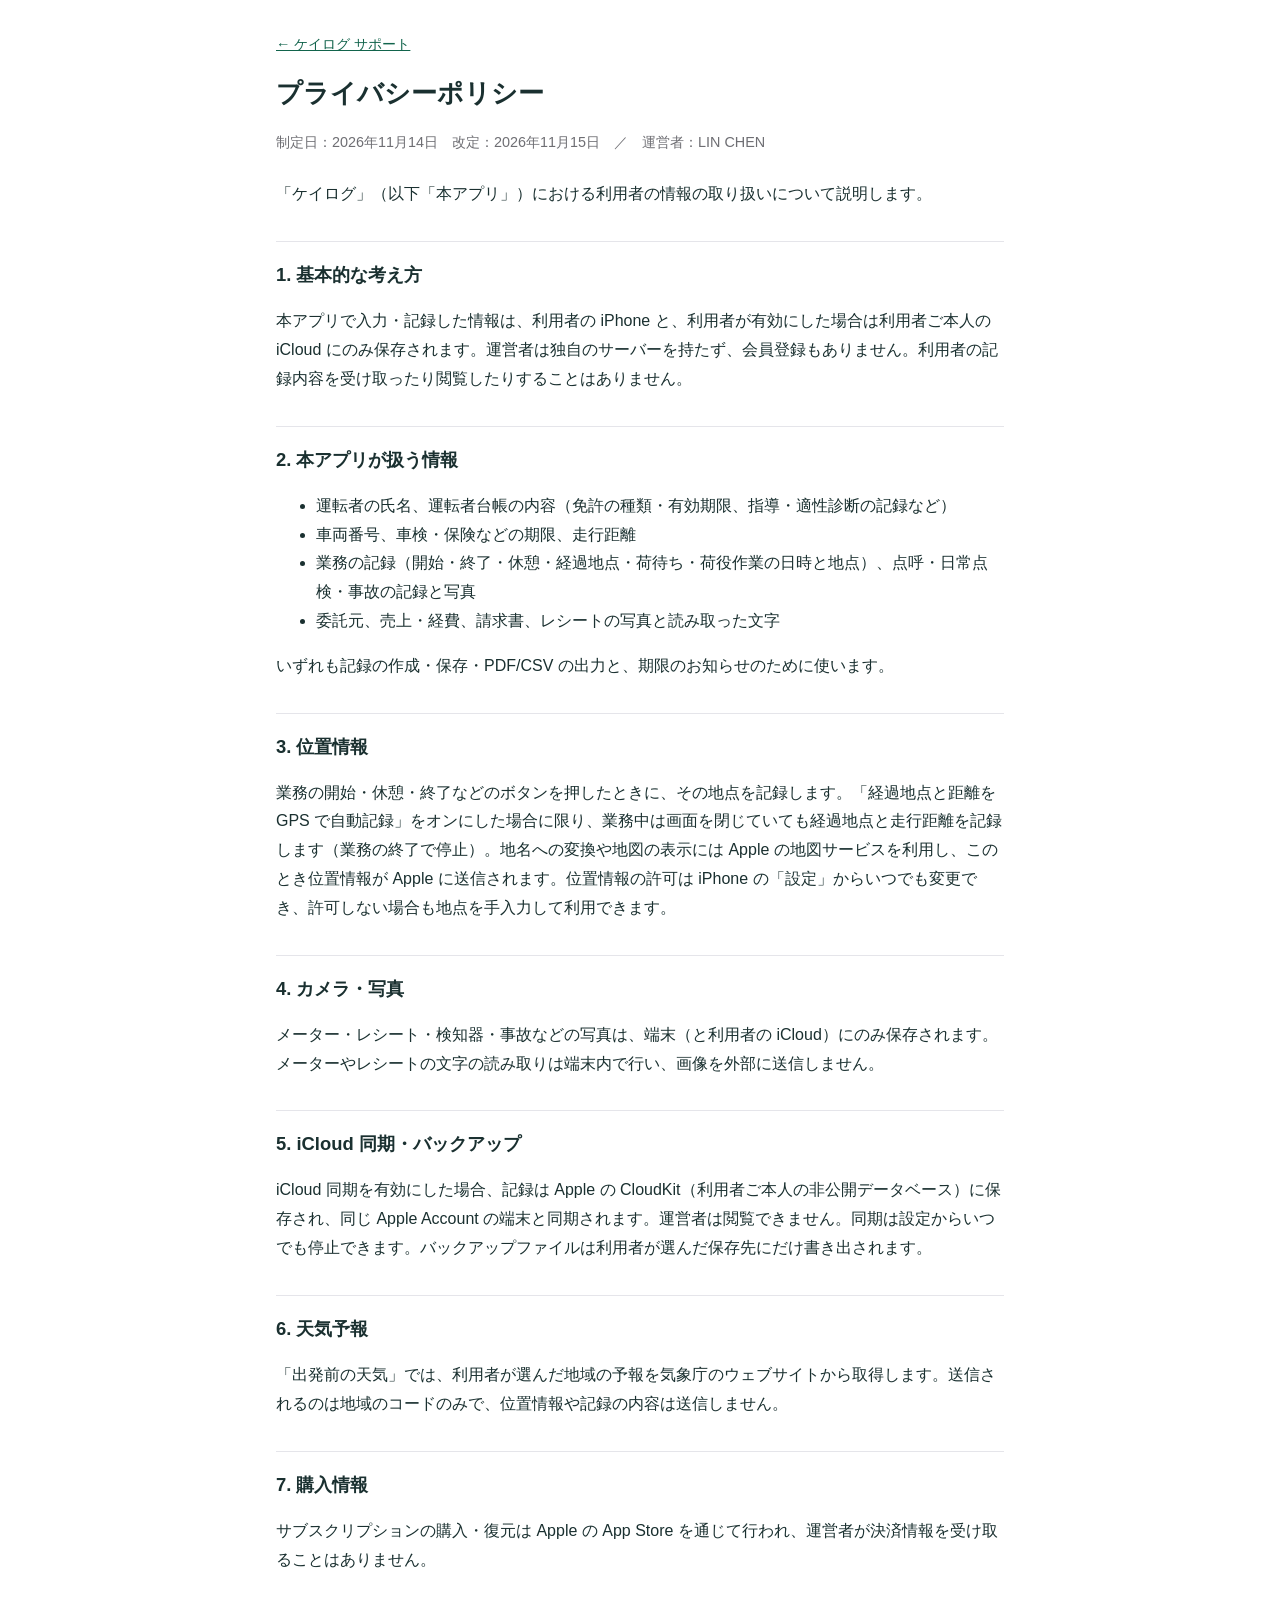
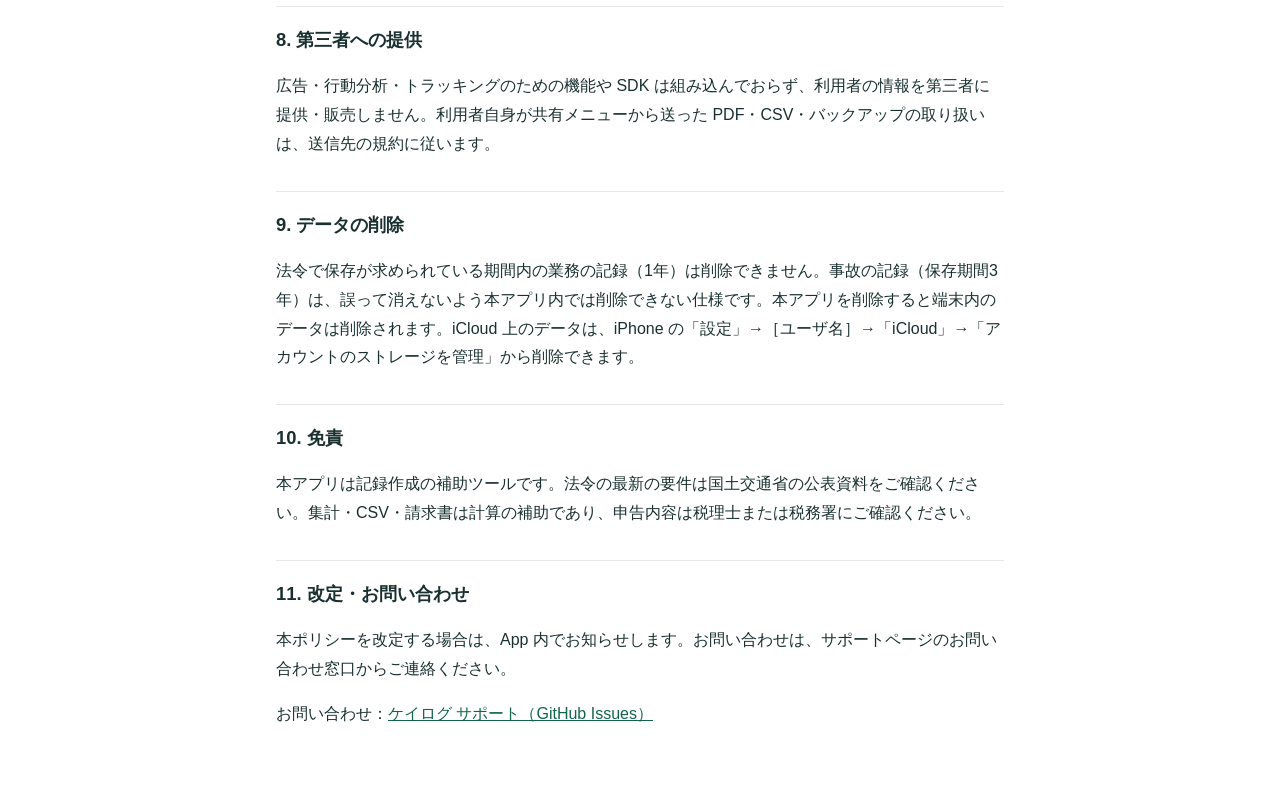
==== privacy/index.html @ a0c9bac2 "ケイログ サポートページ（利用規約・プライバシーポリシー）を公開 Co-Authored-By: Claude Opus 5.5 <noreply@anthropic.com>" ====
<!doctype html>
<html lang="ja">
<head>
<meta charset="utf-8">
<meta name="viewport" content="width=device-width, initial-scale=1">
<title>プライバシーポリシー｜ケイログ</title>
<link rel="stylesheet" href="../style.css">
</head>
<body>
<main>
<p class="back"><a href="../">← ケイログ サポート</a></p>
<h1>プライバシーポリシー</h1>
<p class="meta">制定日：2026年11月14日　改定：2026年11月15日　／　運営者：LIN CHEN</p>
<p>「ケイログ」（以下「本アプリ」）における利用者の情報の取り扱いについて説明します。</p>
<h2>1. 基本的な考え方</h2>
<p>本アプリで入力・記録した情報は、利用者の iPhone と、利用者が有効にした場合は利用者ご本人の iCloud にのみ保存されます。運営者は独自のサーバーを持たず、会員登録もありません。利用者の記録内容を受け取ったり閲覧したりすることはありません。</p>
<h2>2. 本アプリが扱う情報</h2>
<ul>
<li>運転者の氏名、運転者台帳の内容（免許の種類・有効期限、指導・適性診断の記録など）</li>
<li>車両番号、車検・保険などの期限、走行距離</li>
<li>業務の記録（開始・終了・休憩・経過地点・荷待ち・荷役作業の日時と地点）、点呼・日常点検・事故の記録と写真</li>
<li>委託元、売上・経費、請求書、レシートの写真と読み取った文字</li>
</ul>
<p>いずれも記録の作成・保存・PDF/CSV の出力と、期限のお知らせのために使います。</p>
<h2>3. 位置情報</h2>
<p>業務の開始・休憩・終了などのボタンを押したときに、その地点を記録します。「経過地点と距離を GPS で自動記録」をオンにした場合に限り、業務中は画面を閉じていても経過地点と走行距離を記録します（業務の終了で停止）。地名への変換や地図の表示には Apple の地図サービスを利用し、このとき位置情報が Apple に送信されます。位置情報の許可は iPhone の「設定」からいつでも変更でき、許可しない場合も地点を手入力して利用できます。</p>
<h2>4. カメラ・写真</h2>
<p>メーター・レシート・検知器・事故などの写真は、端末（と利用者の iCloud）にのみ保存されます。メーターやレシートの文字の読み取りは端末内で行い、画像を外部に送信しません。</p>
<h2>5. iCloud 同期・バックアップ</h2>
<p>iCloud 同期を有効にした場合、記録は Apple の CloudKit（利用者ご本人の非公開データベース）に保存され、同じ Apple Account の端末と同期されます。運営者は閲覧できません。同期は設定からいつでも停止できます。バックアップファイルは利用者が選んだ保存先にだけ書き出されます。</p>
<h2>6. 天気予報</h2>
<p>「出発前の天気」では、利用者が選んだ地域の予報を気象庁のウェブサイトから取得します。送信されるのは地域のコードのみで、位置情報や記録の内容は送信しません。</p>
<h2>7. 購入情報</h2>
<p>サブスクリプションの購入・復元は Apple の App Store を通じて行われ、運営者が決済情報を受け取ることはありません。</p>
<h2>8. 第三者への提供</h2>
<p>広告・行動分析・トラッキングのための機能や SDK は組み込んでおらず、利用者の情報を第三者に提供・販売しません。利用者自身が共有メニューから送った PDF・CSV・バックアップの取り扱いは、送信先の規約に従います。</p>
<h2>9. データの削除</h2>
<p>法令で保存が求められている期間内の業務の記録（1年）は削除できません。事故の記録（保存期間3年）は、誤って消えないよう本アプリ内では削除できない仕様です。本アプリを削除すると端末内のデータは削除されます。iCloud 上のデータは、iPhone の「設定」→［ユーザ名］→「iCloud」→「アカウントのストレージを管理」から削除できます。</p>
<h2>10. 免責</h2>
<p>本アプリは記録作成の補助ツールです。法令の最新の要件は国土交通省の公表資料をご確認ください。集計・CSV・請求書は計算の補助であり、申告内容は税理士または税務署にご確認ください。</p>
<h2>11. 改定・お問い合わせ</h2>
<p>本ポリシーを改定する場合は、App 内でお知らせします。お問い合わせは、サポートページのお問い合わせ窓口からご連絡ください。</p>
<p>お問い合わせ：<a href="https://github.com/komoetsukuyomi921-cloud/keilog-support/issues">ケイログ サポート（GitHub Issues）</a></p>
</main>
</body>
</html>
---- style.css ----
:root { --bg: #ffffff; --text: #1a3030; --muted: #6e6e73; --accent: #12644c; --rule: #e5e5ea; }
@media (prefers-color-scheme: dark) { :root { --bg: #0e1614; --text: #e8f2ef; --muted: #a1a1a6; --accent: #66dbb0; --rule: #26302d; } }
* { box-sizing: border-box; }
body { margin: 0; background: var(--bg); color: var(--text); font-family: -apple-system, "Hiragino Sans", "Noto Sans JP", sans-serif; line-height: 1.8; }
main { max-width: 760px; margin: 0 auto; padding: 32px 16px 64px; }
h1 { font-size: 1.6rem; margin: 0 0 4px; }
h2 { font-size: 1.15rem; margin: 32px 0 8px; padding-top: 16px; border-top: 1px solid var(--rule); }
h3 { font-size: 1rem; margin: 20px 0 4px; }
p, li { font-size: 1rem; }
.meta { color: var(--muted); font-size: 0.9rem; margin-bottom: 24px; }
.back { font-size: 0.9rem; margin: 0 0 12px; }
a { color: var(--accent); }
nav a { margin-right: 16px; }
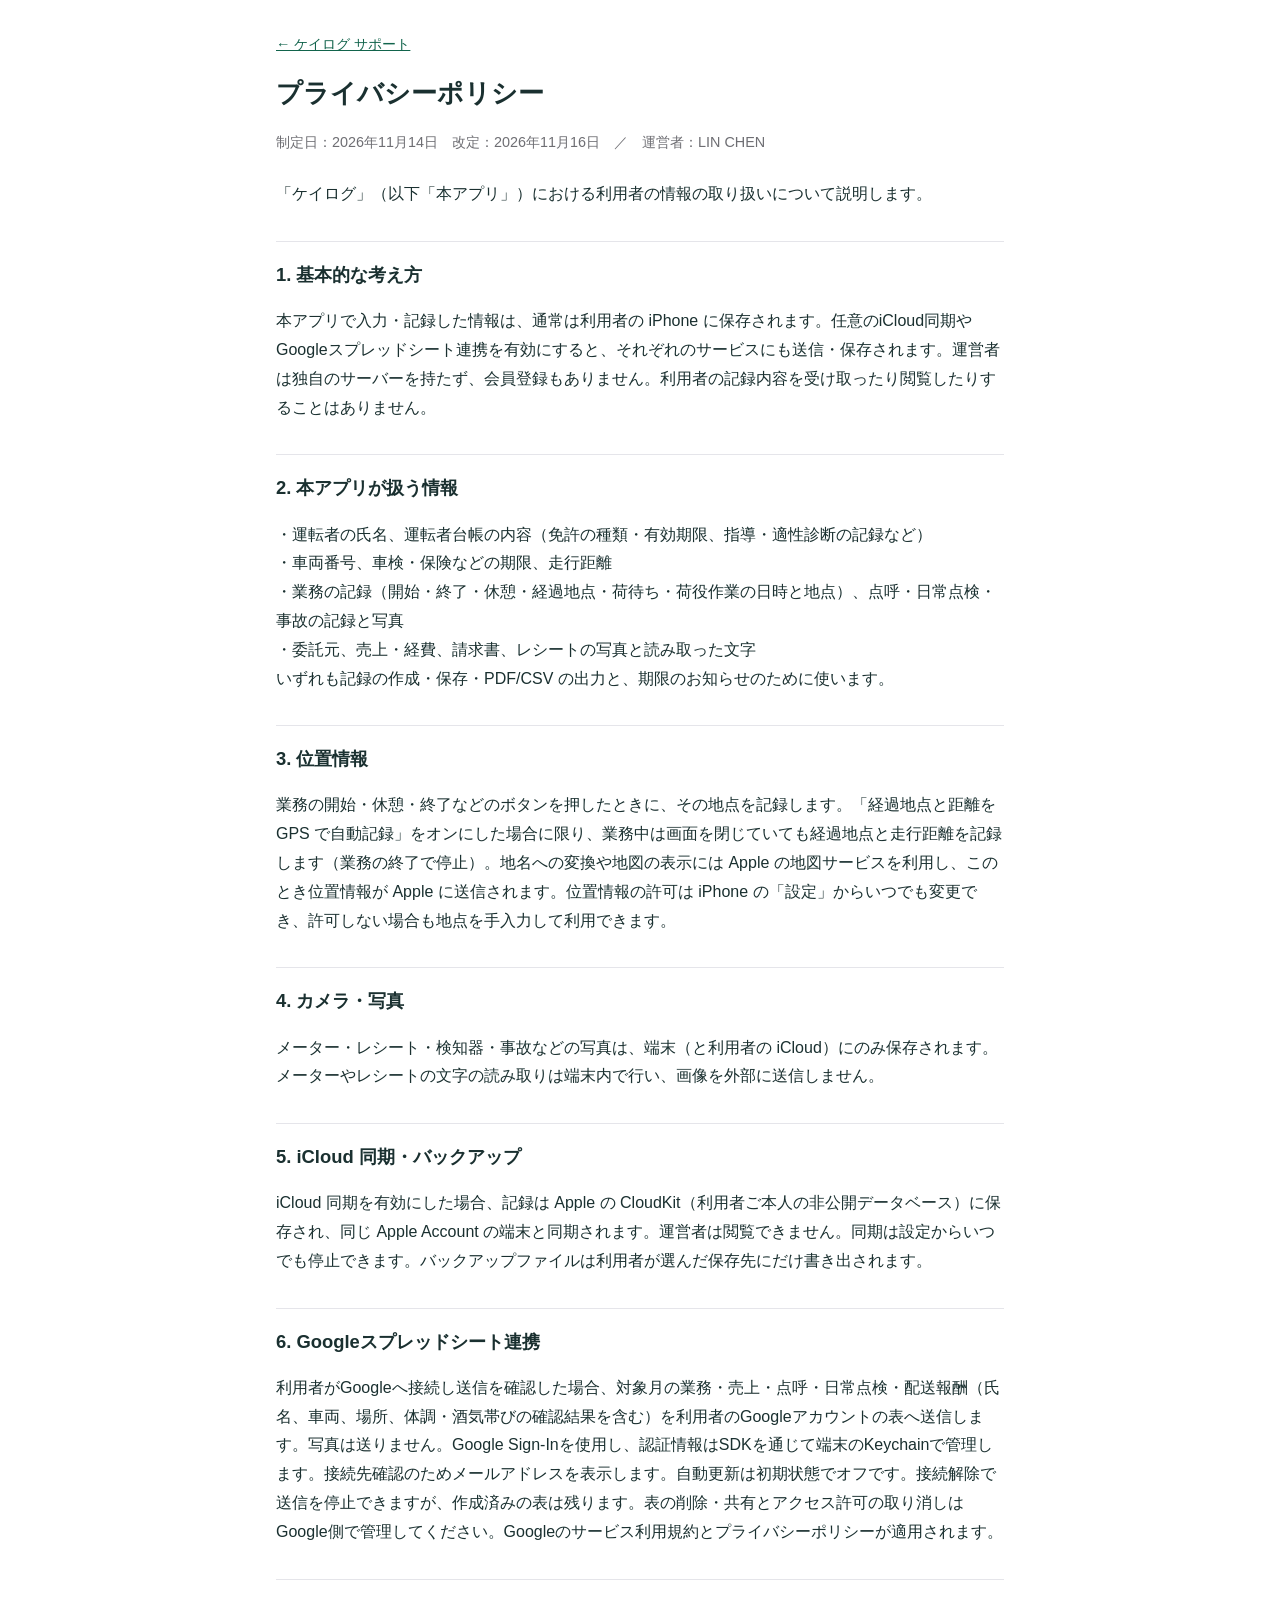
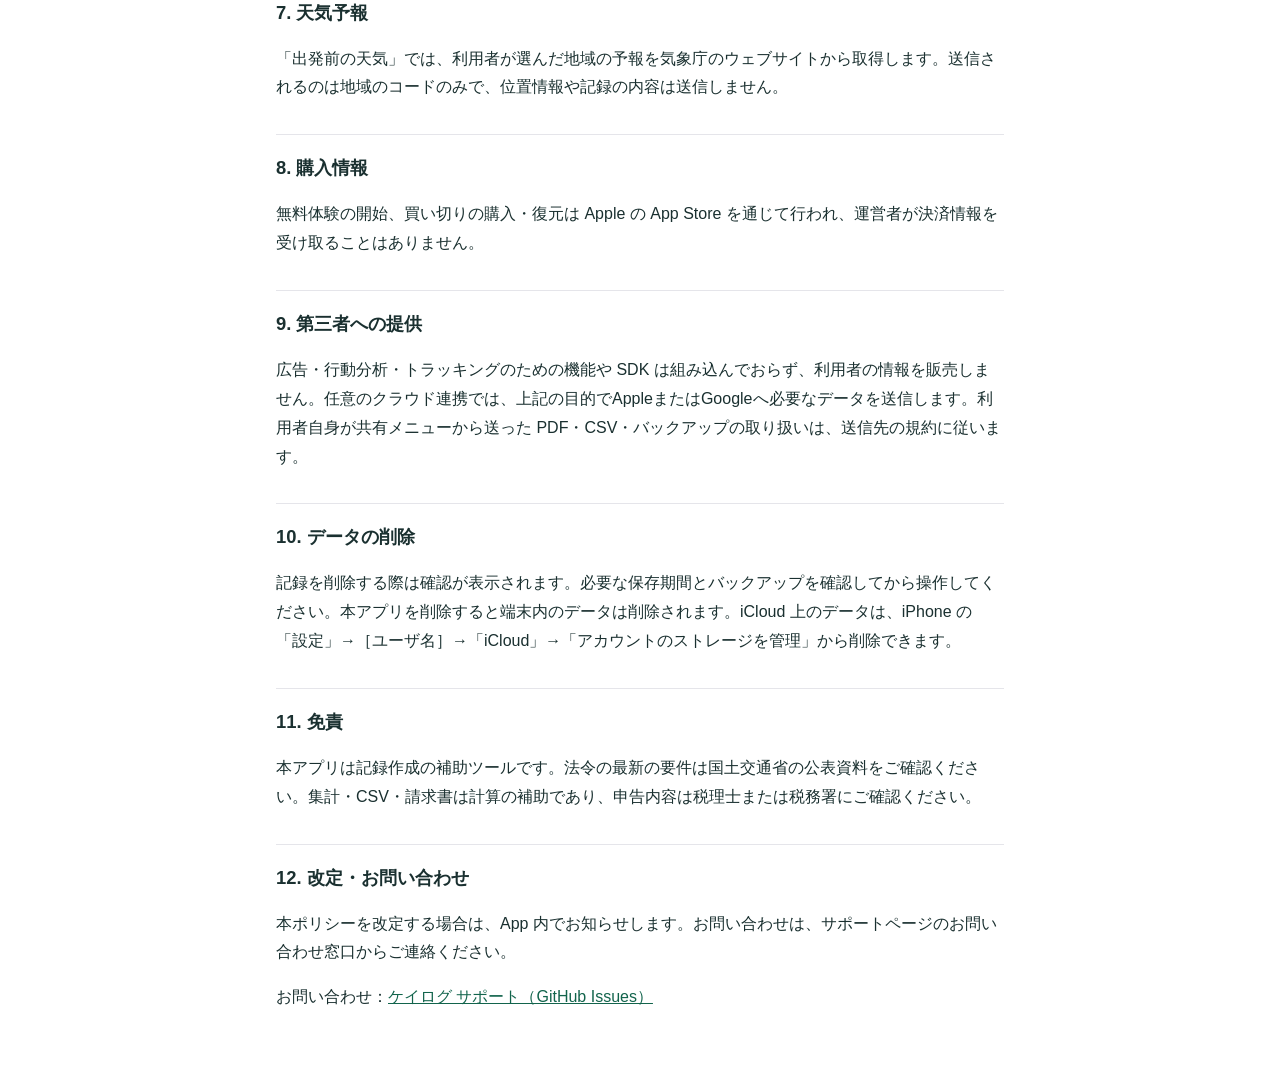
==== commit 5869e788: "Align legal pages with lifetime purchase and Google Sheets export" ====
--- a/privacy/index.html
+++ b/privacy/index.html
@@ -10,35 +10,35 @@
 <main>
 <p class="back"><a href="../">← ケイログ サポート</a></p>
 <h1>プライバシーポリシー</h1>
-<p class="meta">制定日：2026年11月14日　改定：2026年11月15日　／　運営者：LIN CHEN</p>
+<p class="meta">制定日：2026年11月14日　改定：2026年11月16日　／　運営者：LIN CHEN</p>
 <p>「ケイログ」（以下「本アプリ」）における利用者の情報の取り扱いについて説明します。</p>
 <h2>1. 基本的な考え方</h2>
-<p>本アプリで入力・記録した情報は、利用者の iPhone と、利用者が有効にした場合は利用者ご本人の iCloud にのみ保存されます。運営者は独自のサーバーを持たず、会員登録もありません。利用者の記録内容を受け取ったり閲覧したりすることはありません。</p>
+<p>本アプリで入力・記録した情報は、通常は利用者の iPhone に保存されます。任意のiCloud同期やGoogleスプレッドシート連携を有効にすると、それぞれのサービスにも送信・保存されます。運営者は独自のサーバーを持たず、会員登録もありません。利用者の記録内容を受け取ったり閲覧したりすることはありません。</p>
 <h2>2. 本アプリが扱う情報</h2>
-<ul>
-<li>運転者の氏名、運転者台帳の内容（免許の種類・有効期限、指導・適性診断の記録など）</li>
-<li>車両番号、車検・保険などの期限、走行距離</li>
-<li>業務の記録（開始・終了・休憩・経過地点・荷待ち・荷役作業の日時と地点）、点呼・日常点検・事故の記録と写真</li>
-<li>委託元、売上・経費、請求書、レシートの写真と読み取った文字</li>
-</ul>
-<p>いずれも記録の作成・保存・PDF/CSV の出力と、期限のお知らせのために使います。</p>
+<p>・運転者の氏名、運転者台帳の内容（免許の種類・有効期限、指導・適性診断の記録など）<br>
+・車両番号、車検・保険などの期限、走行距離<br>
+・業務の記録（開始・終了・休憩・経過地点・荷待ち・荷役作業の日時と地点）、点呼・日常点検・事故の記録と写真<br>
+・委託元、売上・経費、請求書、レシートの写真と読み取った文字<br>
+いずれも記録の作成・保存・PDF/CSV の出力と、期限のお知らせのために使います。</p>
 <h2>3. 位置情報</h2>
 <p>業務の開始・休憩・終了などのボタンを押したときに、その地点を記録します。「経過地点と距離を GPS で自動記録」をオンにした場合に限り、業務中は画面を閉じていても経過地点と走行距離を記録します（業務の終了で停止）。地名への変換や地図の表示には Apple の地図サービスを利用し、このとき位置情報が Apple に送信されます。位置情報の許可は iPhone の「設定」からいつでも変更でき、許可しない場合も地点を手入力して利用できます。</p>
 <h2>4. カメラ・写真</h2>
 <p>メーター・レシート・検知器・事故などの写真は、端末（と利用者の iCloud）にのみ保存されます。メーターやレシートの文字の読み取りは端末内で行い、画像を外部に送信しません。</p>
 <h2>5. iCloud 同期・バックアップ</h2>
 <p>iCloud 同期を有効にした場合、記録は Apple の CloudKit（利用者ご本人の非公開データベース）に保存され、同じ Apple Account の端末と同期されます。運営者は閲覧できません。同期は設定からいつでも停止できます。バックアップファイルは利用者が選んだ保存先にだけ書き出されます。</p>
-<h2>6. 天気予報</h2>
+<h2>6. Googleスプレッドシート連携</h2>
+<p>利用者がGoogleへ接続し送信を確認した場合、対象月の業務・売上・点呼・日常点検・配送報酬（氏名、車両、場所、体調・酒気帯びの確認結果を含む）を利用者のGoogleアカウントの表へ送信します。写真は送りません。Google Sign-Inを使用し、認証情報はSDKを通じて端末のKeychainで管理します。接続先確認のためメールアドレスを表示します。自動更新は初期状態でオフです。接続解除で送信を停止できますが、作成済みの表は残ります。表の削除・共有とアクセス許可の取り消しはGoogle側で管理してください。Googleのサービス利用規約とプライバシーポリシーが適用されます。</p>
+<h2>7. 天気予報</h2>
 <p>「出発前の天気」では、利用者が選んだ地域の予報を気象庁のウェブサイトから取得します。送信されるのは地域のコードのみで、位置情報や記録の内容は送信しません。</p>
-<h2>7. 購入情報</h2>
-<p>サブスクリプションの購入・復元は Apple の App Store を通じて行われ、運営者が決済情報を受け取ることはありません。</p>
-<h2>8. 第三者への提供</h2>
-<p>広告・行動分析・トラッキングのための機能や SDK は組み込んでおらず、利用者の情報を第三者に提供・販売しません。利用者自身が共有メニューから送った PDF・CSV・バックアップの取り扱いは、送信先の規約に従います。</p>
-<h2>9. データの削除</h2>
-<p>法令で保存が求められている期間内の業務の記録（1年）は削除できません。事故の記録（保存期間3年）は、誤って消えないよう本アプリ内では削除できない仕様です。本アプリを削除すると端末内のデータは削除されます。iCloud 上のデータは、iPhone の「設定」→［ユーザ名］→「iCloud」→「アカウントのストレージを管理」から削除できます。</p>
-<h2>10. 免責</h2>
+<h2>8. 購入情報</h2>
+<p>無料体験の開始、買い切りの購入・復元は Apple の App Store を通じて行われ、運営者が決済情報を受け取ることはありません。</p>
+<h2>9. 第三者への提供</h2>
+<p>広告・行動分析・トラッキングのための機能や SDK は組み込んでおらず、利用者の情報を販売しません。任意のクラウド連携では、上記の目的でAppleまたはGoogleへ必要なデータを送信します。利用者自身が共有メニューから送った PDF・CSV・バックアップの取り扱いは、送信先の規約に従います。</p>
+<h2>10. データの削除</h2>
+<p>記録を削除する際は確認が表示されます。必要な保存期間とバックアップを確認してから操作してください。本アプリを削除すると端末内のデータは削除されます。iCloud 上のデータは、iPhone の「設定」→［ユーザ名］→「iCloud」→「アカウントのストレージを管理」から削除できます。</p>
+<h2>11. 免責</h2>
 <p>本アプリは記録作成の補助ツールです。法令の最新の要件は国土交通省の公表資料をご確認ください。集計・CSV・請求書は計算の補助であり、申告内容は税理士または税務署にご確認ください。</p>
-<h2>11. 改定・お問い合わせ</h2>
+<h2>12. 改定・お問い合わせ</h2>
 <p>本ポリシーを改定する場合は、App 内でお知らせします。お問い合わせは、サポートページのお問い合わせ窓口からご連絡ください。</p>
 <p>お問い合わせ：<a href="https://github.com/komoetsukuyomi921-cloud/keilog-support/issues">ケイログ サポート（GitHub Issues）</a></p>
 </main>
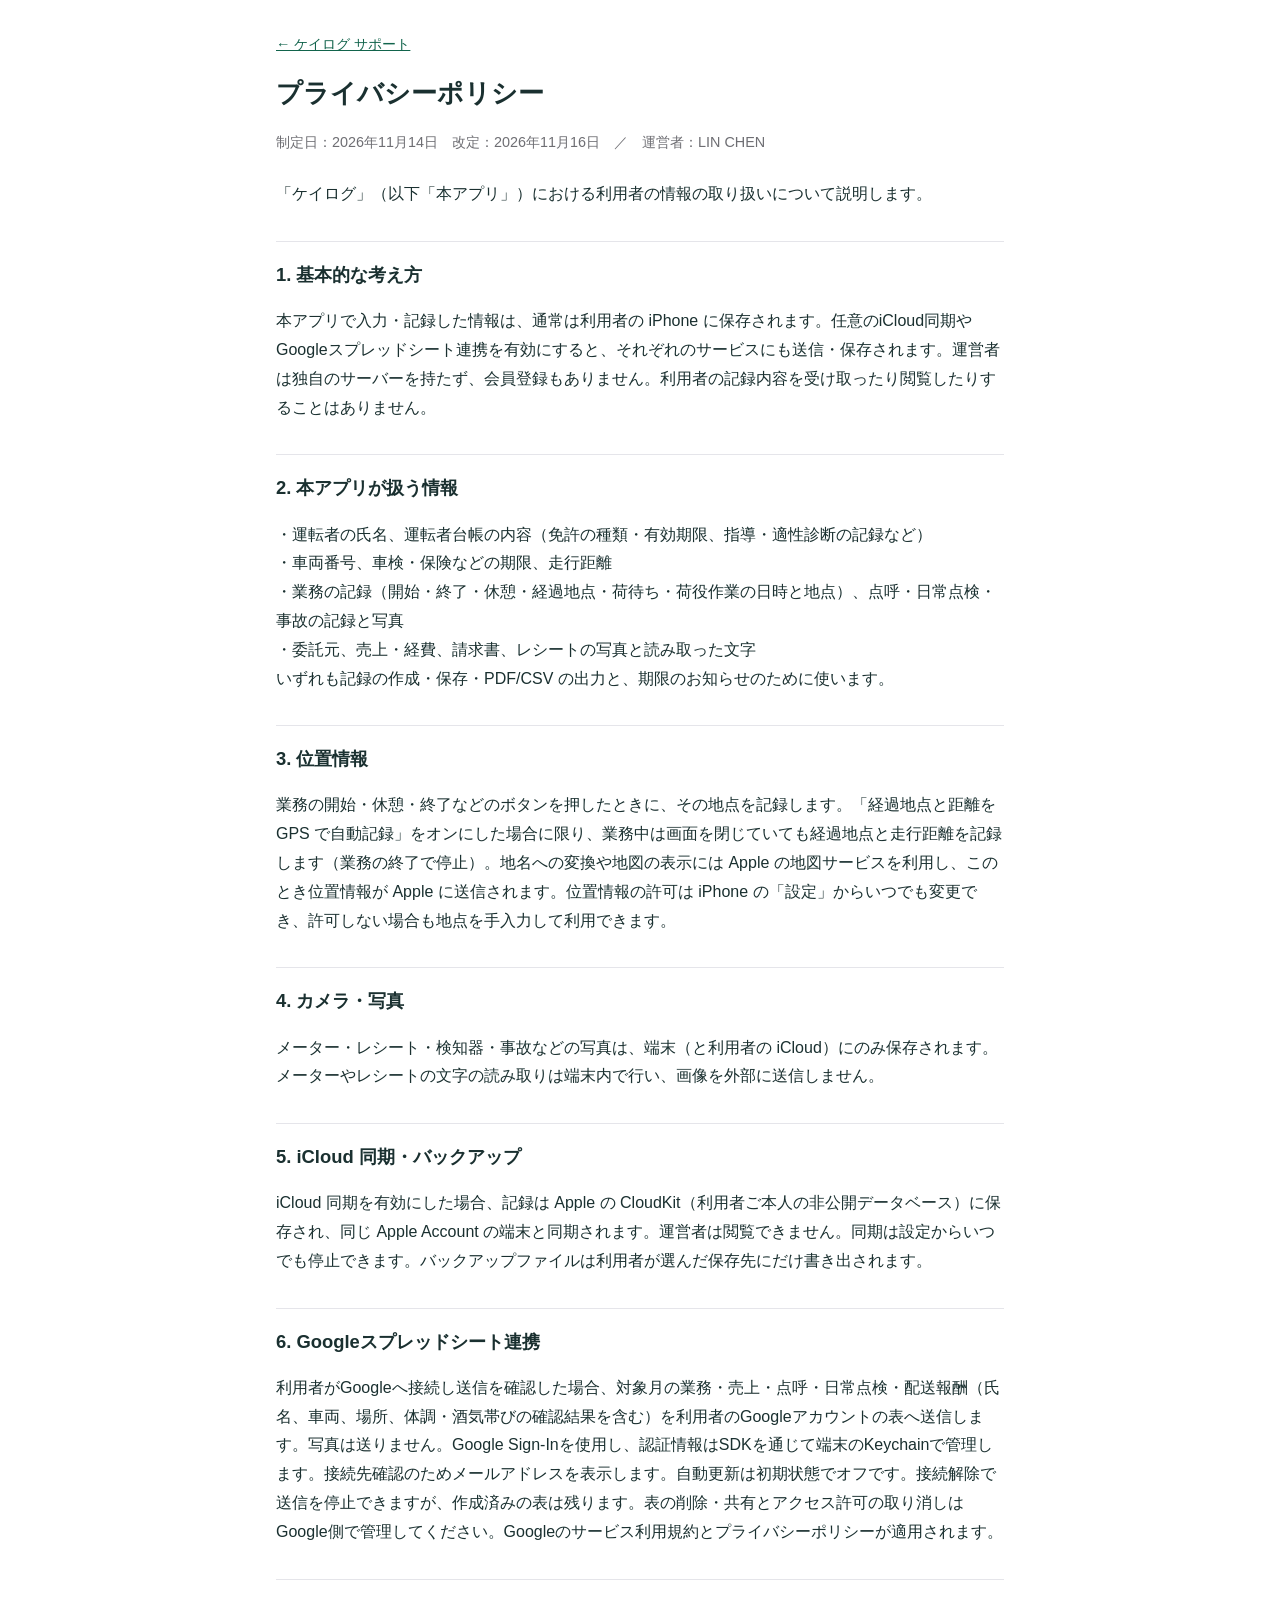
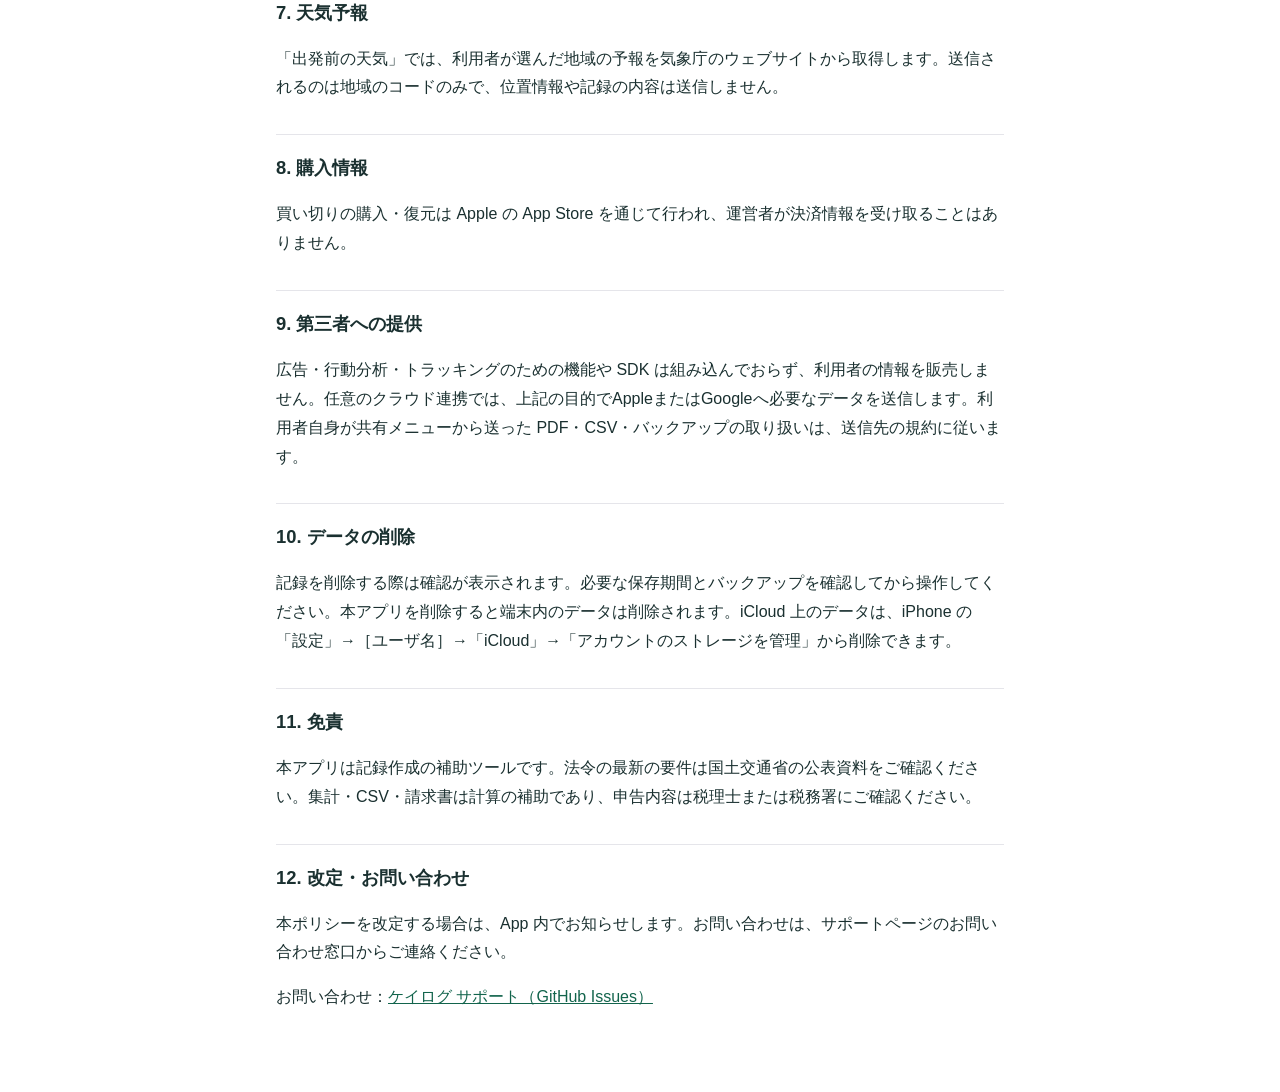
==== commit 337426cd: "Describe the ten-work-day allowance and lifetime unlock" ====
--- a/privacy/index.html
+++ b/privacy/index.html
@@ -31,7 +31,7 @@
 <h2>7. 天気予報</h2>
 <p>「出発前の天気」では、利用者が選んだ地域の予報を気象庁のウェブサイトから取得します。送信されるのは地域のコードのみで、位置情報や記録の内容は送信しません。</p>
 <h2>8. 購入情報</h2>
-<p>無料体験の開始、買い切りの購入・復元は Apple の App Store を通じて行われ、運営者が決済情報を受け取ることはありません。</p>
+<p>買い切りの購入・復元は Apple の App Store を通じて行われ、運営者が決済情報を受け取ることはありません。</p>
 <h2>9. 第三者への提供</h2>
 <p>広告・行動分析・トラッキングのための機能や SDK は組み込んでおらず、利用者の情報を販売しません。任意のクラウド連携では、上記の目的でAppleまたはGoogleへ必要なデータを送信します。利用者自身が共有メニューから送った PDF・CSV・バックアップの取り扱いは、送信先の規約に従います。</p>
 <h2>10. データの削除</h2>
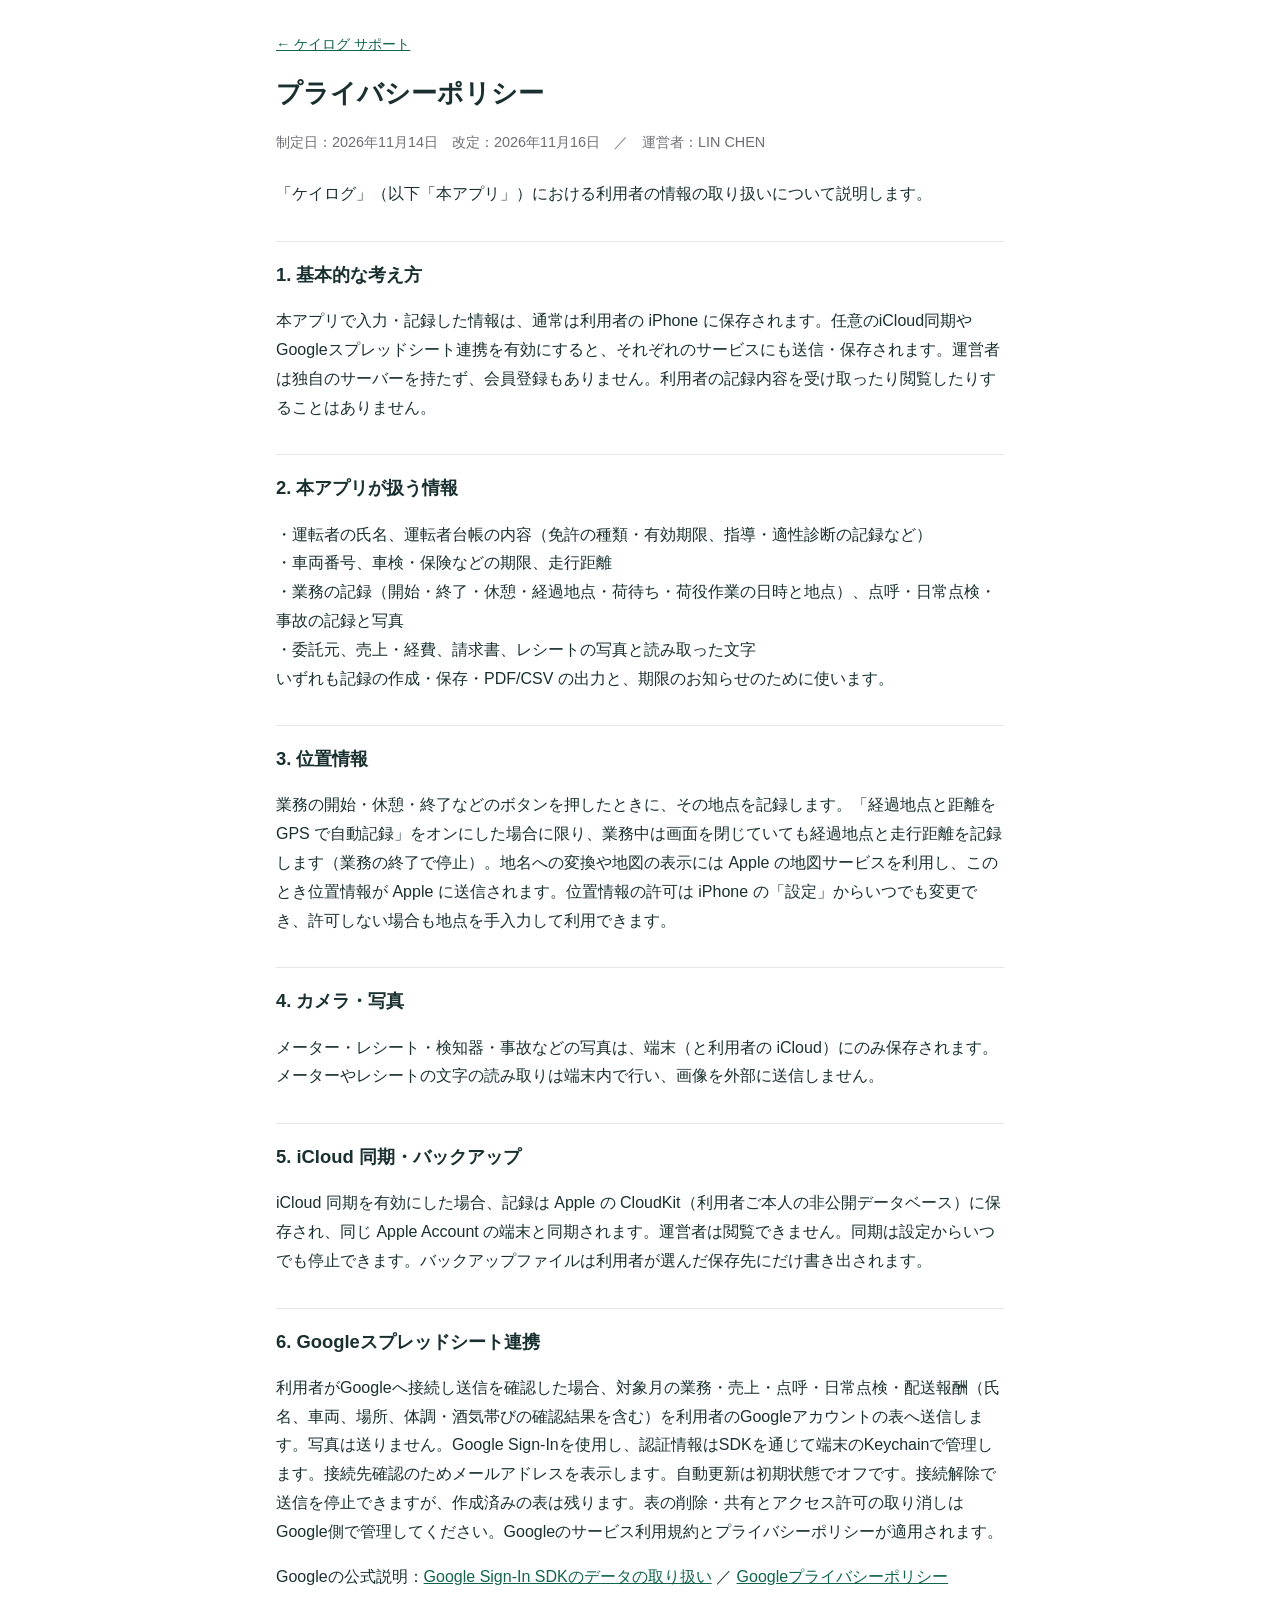
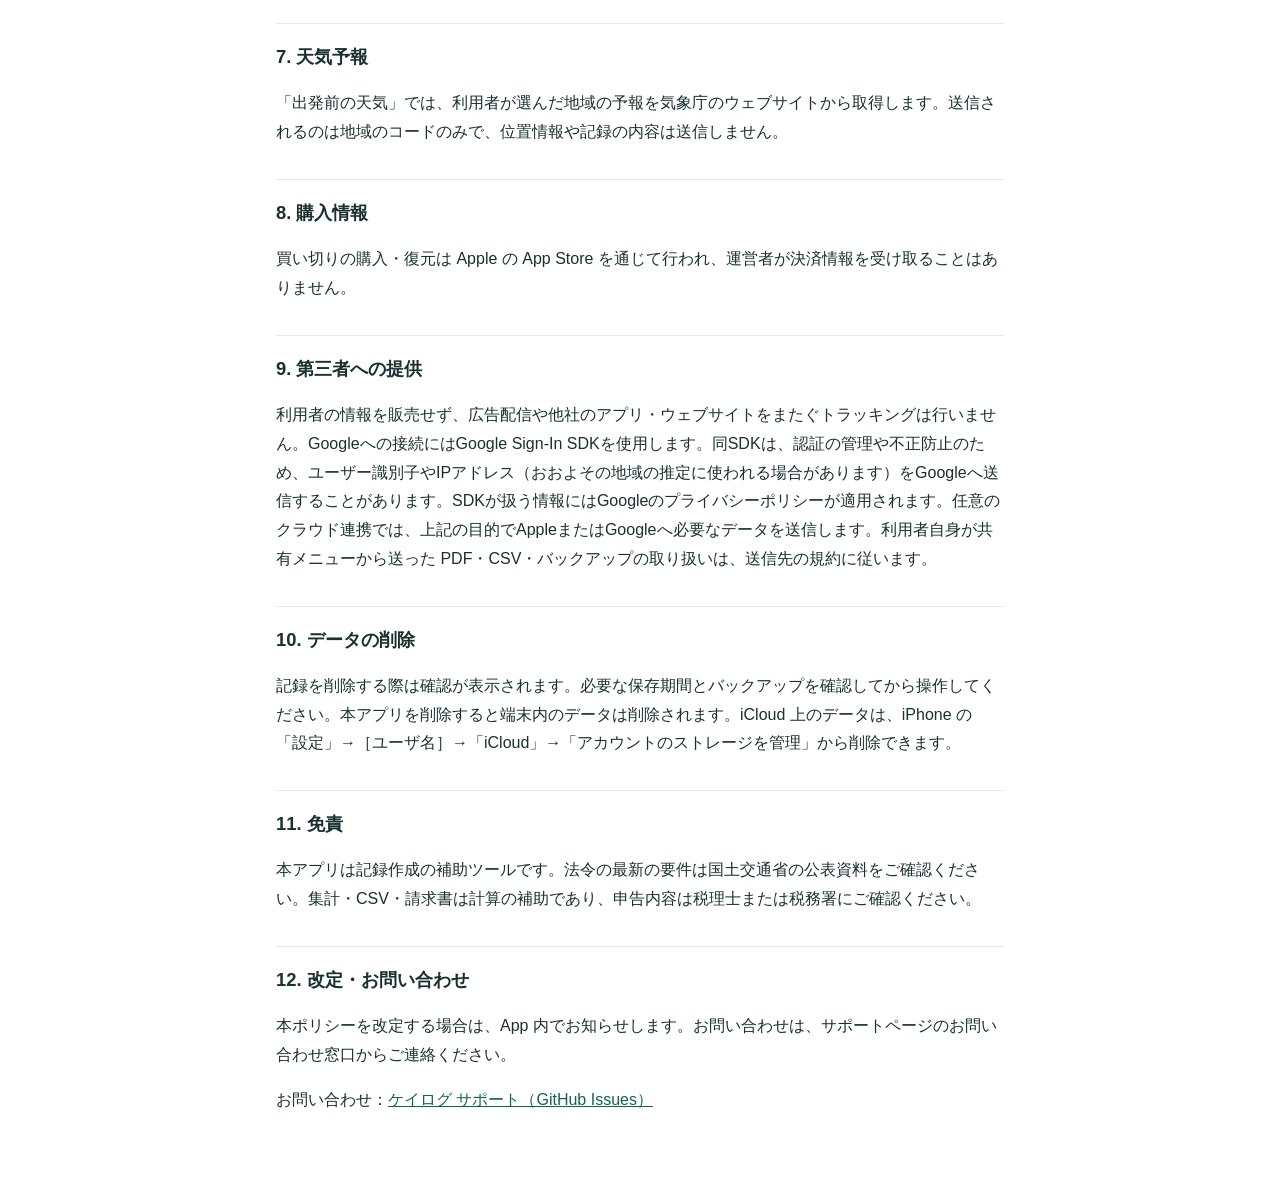
==== commit 5ea1dc9a: "Clarify optional Google Sign-In data handling" ====
--- a/privacy/index.html
+++ b/privacy/index.html
@@ -28,12 +28,13 @@
 <p>iCloud 同期を有効にした場合、記録は Apple の CloudKit（利用者ご本人の非公開データベース）に保存され、同じ Apple Account の端末と同期されます。運営者は閲覧できません。同期は設定からいつでも停止できます。バックアップファイルは利用者が選んだ保存先にだけ書き出されます。</p>
 <h2>6. Googleスプレッドシート連携</h2>
 <p>利用者がGoogleへ接続し送信を確認した場合、対象月の業務・売上・点呼・日常点検・配送報酬（氏名、車両、場所、体調・酒気帯びの確認結果を含む）を利用者のGoogleアカウントの表へ送信します。写真は送りません。Google Sign-Inを使用し、認証情報はSDKを通じて端末のKeychainで管理します。接続先確認のためメールアドレスを表示します。自動更新は初期状態でオフです。接続解除で送信を停止できますが、作成済みの表は残ります。表の削除・共有とアクセス許可の取り消しはGoogle側で管理してください。Googleのサービス利用規約とプライバシーポリシーが適用されます。</p>
+<p>Googleの公式説明：<a href="https://developers.google.com/identity/sign-in/ios/app-privacy">Google Sign-In SDKのデータの取り扱い</a> ／ <a href="https://policies.google.com/privacy?hl=ja">Googleプライバシーポリシー</a></p>
 <h2>7. 天気予報</h2>
 <p>「出発前の天気」では、利用者が選んだ地域の予報を気象庁のウェブサイトから取得します。送信されるのは地域のコードのみで、位置情報や記録の内容は送信しません。</p>
 <h2>8. 購入情報</h2>
 <p>買い切りの購入・復元は Apple の App Store を通じて行われ、運営者が決済情報を受け取ることはありません。</p>
 <h2>9. 第三者への提供</h2>
-<p>広告・行動分析・トラッキングのための機能や SDK は組み込んでおらず、利用者の情報を販売しません。任意のクラウド連携では、上記の目的でAppleまたはGoogleへ必要なデータを送信します。利用者自身が共有メニューから送った PDF・CSV・バックアップの取り扱いは、送信先の規約に従います。</p>
+<p>利用者の情報を販売せず、広告配信や他社のアプリ・ウェブサイトをまたぐトラッキングは行いません。Googleへの接続にはGoogle Sign-In SDKを使用します。同SDKは、認証の管理や不正防止のため、ユーザー識別子やIPアドレス（おおよその地域の推定に使われる場合があります）をGoogleへ送信することがあります。SDKが扱う情報にはGoogleのプライバシーポリシーが適用されます。任意のクラウド連携では、上記の目的でAppleまたはGoogleへ必要なデータを送信します。利用者自身が共有メニューから送った PDF・CSV・バックアップの取り扱いは、送信先の規約に従います。</p>
 <h2>10. データの削除</h2>
 <p>記録を削除する際は確認が表示されます。必要な保存期間とバックアップを確認してから操作してください。本アプリを削除すると端末内のデータは削除されます。iCloud 上のデータは、iPhone の「設定」→［ユーザ名］→「iCloud」→「アカウントのストレージを管理」から削除できます。</p>
 <h2>11. 免責</h2>
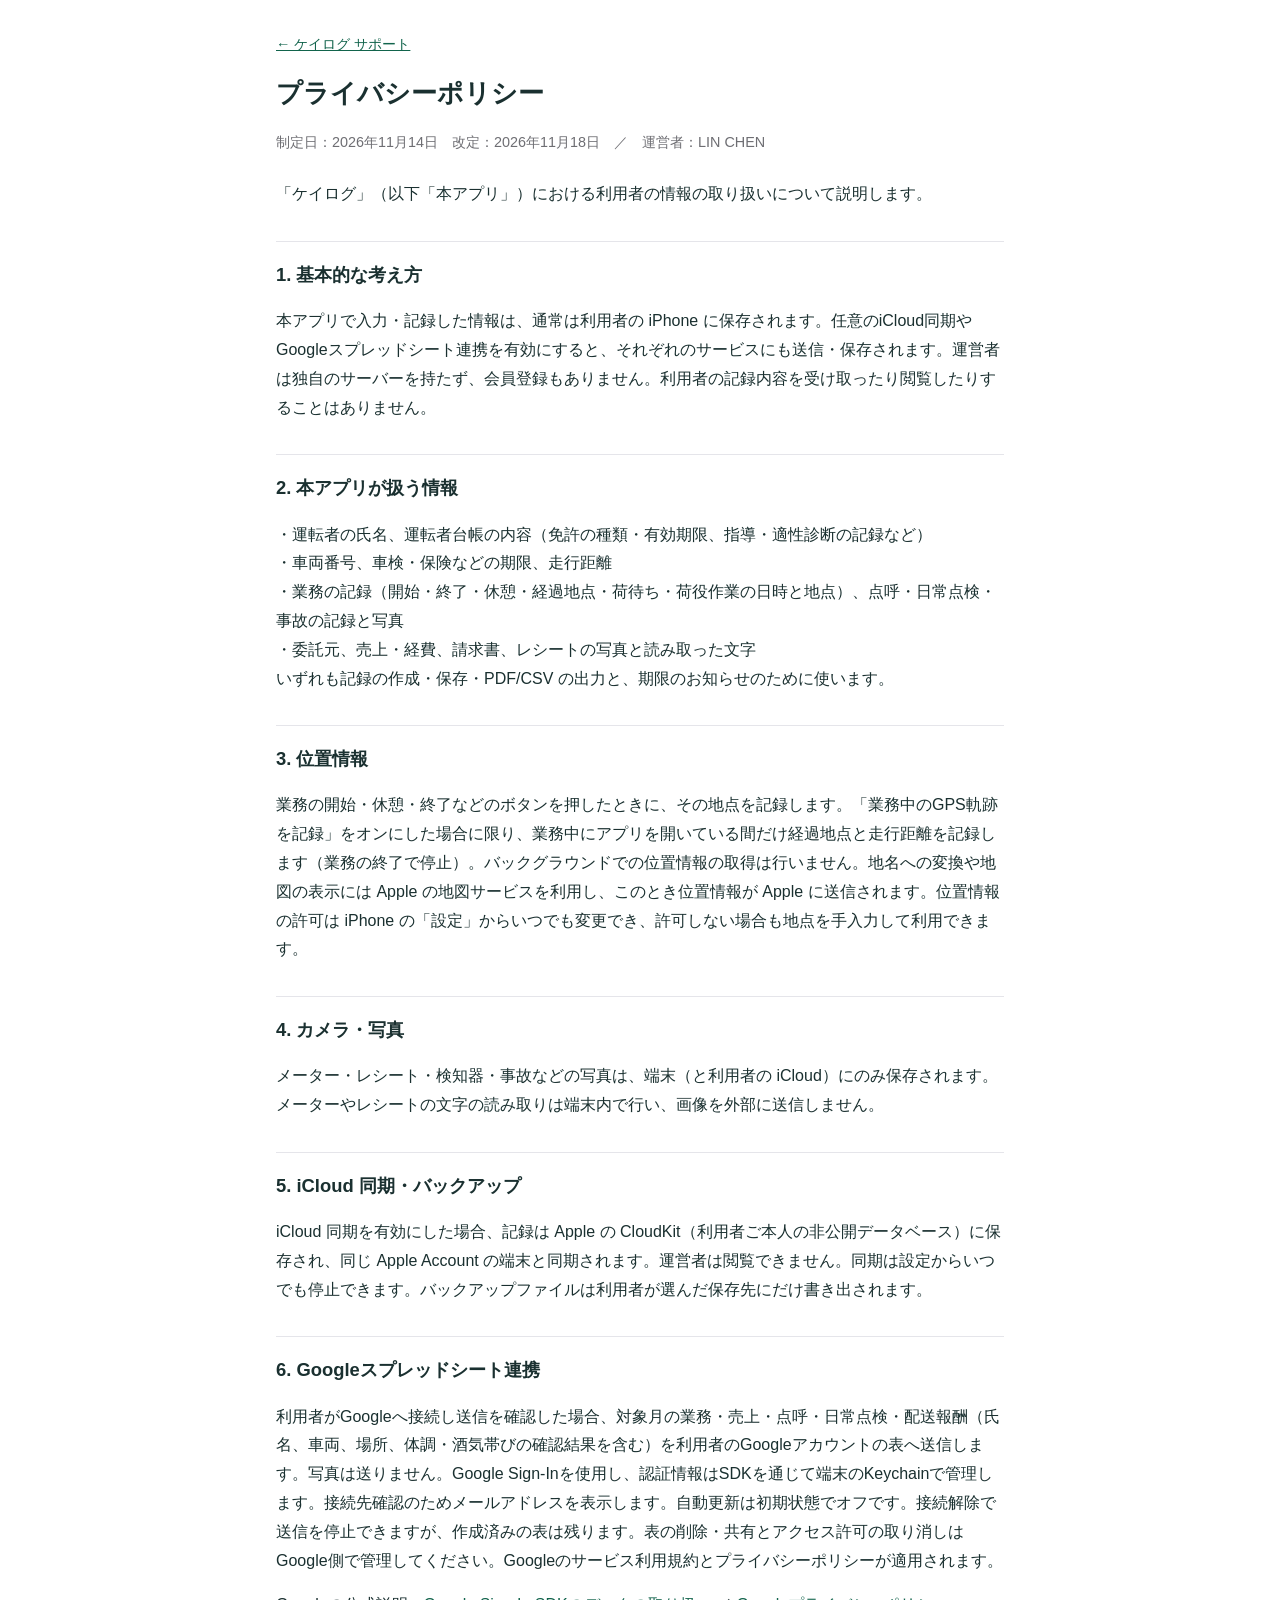
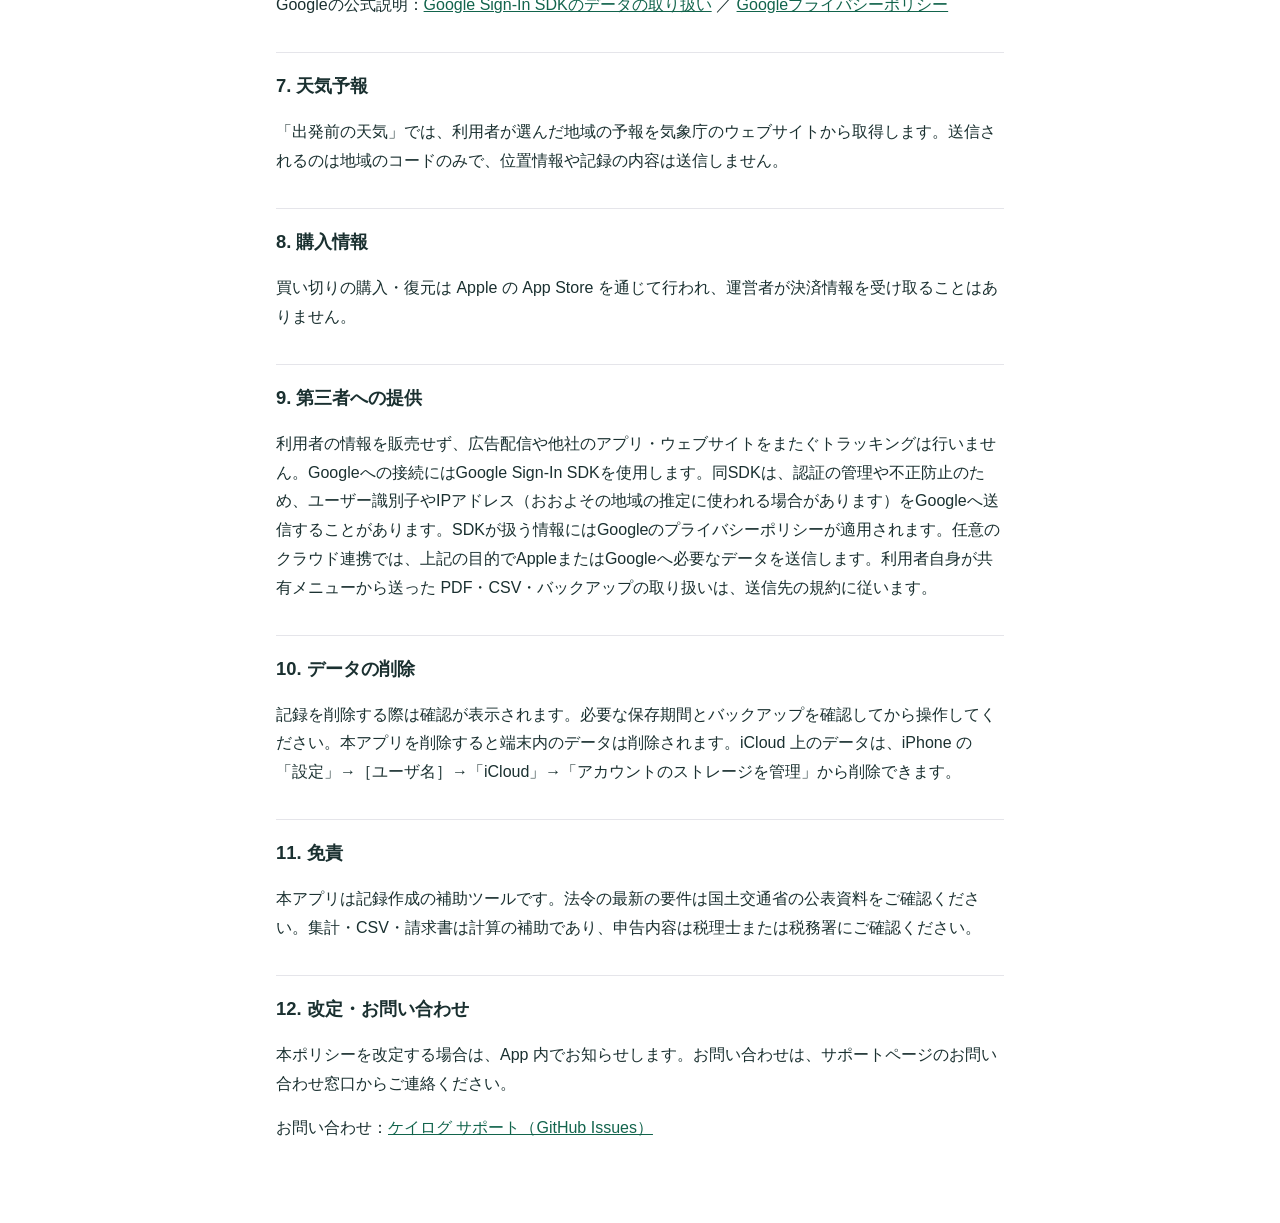
==== commit 72c87cdb: "Remove background location from privacy policy and FAQ Co-Authored-By: Claude Opus 5.5 <noreply@anth" ====
--- a/privacy/index.html
+++ b/privacy/index.html
@@ -10,7 +10,7 @@
 <main>
 <p class="back"><a href="../">← ケイログ サポート</a></p>
 <h1>プライバシーポリシー</h1>
-<p class="meta">制定日：2026年11月14日　改定：2026年11月16日　／　運営者：LIN CHEN</p>
+<p class="meta">制定日：2026年11月14日　改定：2026年11月18日　／　運営者：LIN CHEN</p>
 <p>「ケイログ」（以下「本アプリ」）における利用者の情報の取り扱いについて説明します。</p>
 <h2>1. 基本的な考え方</h2>
 <p>本アプリで入力・記録した情報は、通常は利用者の iPhone に保存されます。任意のiCloud同期やGoogleスプレッドシート連携を有効にすると、それぞれのサービスにも送信・保存されます。運営者は独自のサーバーを持たず、会員登録もありません。利用者の記録内容を受け取ったり閲覧したりすることはありません。</p>
@@ -21,7 +21,7 @@
 ・委託元、売上・経費、請求書、レシートの写真と読み取った文字<br>
 いずれも記録の作成・保存・PDF/CSV の出力と、期限のお知らせのために使います。</p>
 <h2>3. 位置情報</h2>
-<p>業務の開始・休憩・終了などのボタンを押したときに、その地点を記録します。「経過地点と距離を GPS で自動記録」をオンにした場合に限り、業務中は画面を閉じていても経過地点と走行距離を記録します（業務の終了で停止）。地名への変換や地図の表示には Apple の地図サービスを利用し、このとき位置情報が Apple に送信されます。位置情報の許可は iPhone の「設定」からいつでも変更でき、許可しない場合も地点を手入力して利用できます。</p>
+<p>業務の開始・休憩・終了などのボタンを押したときに、その地点を記録します。「業務中のGPS軌跡を記録」をオンにした場合に限り、業務中にアプリを開いている間だけ経過地点と走行距離を記録します（業務の終了で停止）。バックグラウンドでの位置情報の取得は行いません。地名への変換や地図の表示には Apple の地図サービスを利用し、このとき位置情報が Apple に送信されます。位置情報の許可は iPhone の「設定」からいつでも変更でき、許可しない場合も地点を手入力して利用できます。</p>
 <h2>4. カメラ・写真</h2>
 <p>メーター・レシート・検知器・事故などの写真は、端末（と利用者の iCloud）にのみ保存されます。メーターやレシートの文字の読み取りは端末内で行い、画像を外部に送信しません。</p>
 <h2>5. iCloud 同期・バックアップ</h2>
